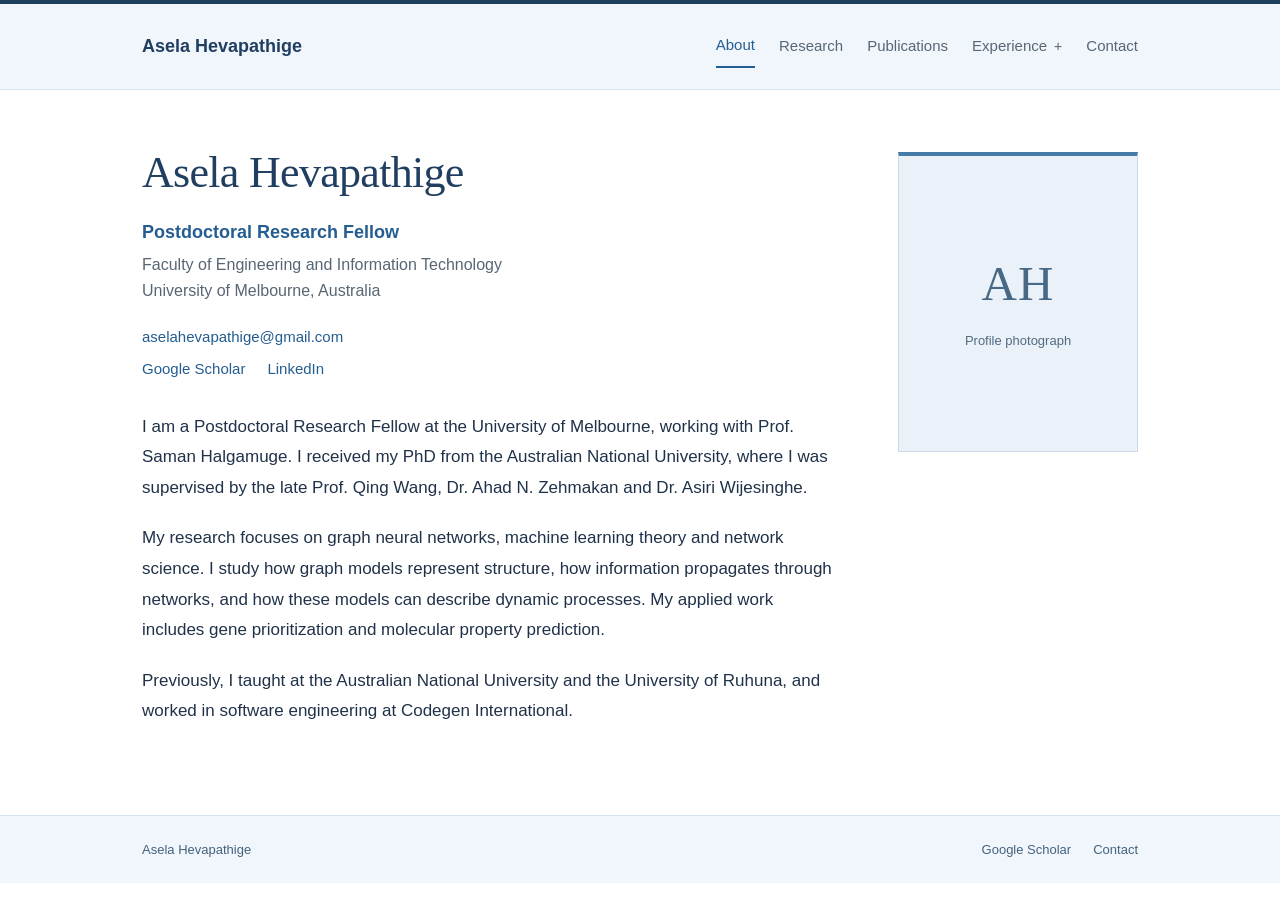
==== index.html @ 28f5fcd8 "Add files via upload" ====
<!doctype html><html lang="en"><head><meta charset="utf-8"><meta name="viewport" content="width=device-width,initial-scale=1"><title>About | Asela Hevapathige</title><meta name="description" content="Asela Hevapathige, Postdoctoral Research Fellow at the University of Melbourne."><meta name="theme-color" content="#102238"><link rel="icon" type="image/svg+xml" href="data:image/svg+xml,%3Csvg%20xmlns%3D%22http%3A//www.w3.org/2000/svg%22%20viewBox%3D%220%200%2040%2040%22%3E%3Crect%20width%3D%2240%22%20height%3D%2240%22%20rx%3D%228%22%20fill%3D%22%23102238%22/%3E%3Ctext%20x%3D%2220%22%20y%3D%2228%22%20text-anchor%3D%22middle%22%20font-family%3D%22Georgia%2Cserif%22%20font-size%3D%2225%22%20fill%3D%22white%22%3EA%3C/text%3E%3Ccircle%20cx%3D%2231%22%20cy%3D%2210%22%20r%3D%224%22%20fill%3D%22%234380ff%22/%3E%3C/svg%3E"><link rel="stylesheet" href="style.css"></head><body><a class="skip" href="#main">Skip to content</a><header><div class="wrap nav"><a class="brand" href="index.html">Asela Hevapathige<span>.</span></a><nav aria-label="Main navigation"><a href="index.html" aria-current="page" >About</a><a href="research.html" >Research</a><a href="publications.html" >Publications</a><details class="experience-menu"><summary class="">Experience</summary><div class="experience-dropdown"><a href="experience.html" >Overview</a><a href="research-experience.html" >Research Experience</a><a href="education.html" >Education</a><a href="teaching.html" >Teaching</a><a href="industry.html" >Industry Experience</a><a href="service.html" >Academic Service</a><a href="awards.html" >Awards</a></div></details><a href="contact.html" >Contact</a></nav></div></header><main id="main" class="wrap"><section class="hero"><div><h1>Asela Hevapathige</h1><p class="role">Postdoctoral Research Fellow</p><p class="affiliation">Faculty of Engineering and Information Technology<br>University of Melbourne, Australia</p><div class="profile-contact"><a href="mailto:aselahevapathige@gmail.com">aselahevapathige@gmail.com</a><div class="profile-links"><a href="https://scholar.google.com/citations?user=z_0UeosAAAAJ&hl=en" target="_blank" rel="noopener noreferrer">Google Scholar</a><a href="https://www.linkedin.com/in/aselahevapathige" target="_blank" rel="noopener noreferrer">LinkedIn</a></div></div><div class="biography"><p>I am a Postdoctoral Research Fellow at the University of Melbourne, working with Prof. Saman Halgamuge. I received my PhD from the Australian National University, where I was supervised by the late Prof. Qing Wang, Dr. Ahad N. Zehmakan and Dr. Asiri Wijesinghe.</p><p>My research focuses on graph neural networks, machine learning theory and network science. I study how graph models represent structure, how information propagates through networks, and how these models can describe dynamic processes. My applied work includes gene prioritization and molecular property prediction.</p><p>Previously, I taught at the Australian National University and the University of Ruhuna, and worked in software engineering at Codegen International.</p></div></div><aside class="portrait"><div class="photo-placeholder" role="img" aria-label="Placeholder for a portrait of Asela Hevapathige"><span class="photo-initials" aria-hidden="true">AH</span><span class="photo-label">Profile photograph</span></div></aside></section></main><footer><div class="wrap foot"><span>Asela Hevapathige</span><div class="foot-links"><a href="https://scholar.google.com/citations?user=z_0UeosAAAAJ&hl=en" target="_blank" rel="noopener noreferrer">Google Scholar</a><a href="contact.html">Contact</a></div></div></footer></body></html>
---- style.css ----
:root{--ink:#102238;--muted:#526174;--blue:#1859da;--line:#dce3ed;--pale:#f1f5fb;--paper:#fff}*{box-sizing:border-box}html{scroll-behavior:smooth}body{margin:0;background:var(--paper);color:var(--ink);font:17px/1.65 Arial,Helvetica,sans-serif}a{color:var(--blue);text-decoration:none}a:hover{text-decoration:underline}a:focus-visible,button:focus-visible{outline:3px solid #1859da;outline-offset:5px}.skip{position:absolute;left:16px;top:-80px;background:white;padding:12px;z-index:10}.skip:focus{top:12px}.wrap{max-width:1240px;padding:0 54px;margin:auto}header{border-bottom:1px solid var(--line)}.nav{display:flex;align-items:center;justify-content:space-between;gap:30px;min-height:104px}.brand{color:var(--ink);font-weight:700;letter-spacing:-.5px;font-size:20px}.brand span{color:var(--blue)}nav{display:flex;gap:27px;align-items:center}nav a{font-size:14px;font-weight:600;color:var(--muted);padding:8px 0}nav a[aria-current]{color:var(--blue);border-bottom:2px solid var(--blue)}.eyebrow{font-size:13px;font-weight:700;letter-spacing:2px;text-transform:uppercase;color:var(--blue);margin:0 0 23px}.hero{padding:76px 0 66px;display:grid;grid-template-columns:1.7fr 1fr;gap:70px;align-items:end}h1,h2,h3,p{margin-top:0}h1{font-family:Georgia,'Times New Roman',serif;font-size:clamp(48px,6vw,82px);font-weight:400;letter-spacing:-3px;line-height:1.05;margin-bottom:28px}h1 em{color:var(--blue);font-style:normal}.lead{font-size:20px;max-width:700px;line-height:1.6;color:var(--muted)}.hero .lead{max-width:580px}h2{font:400 36px/1.2 Georgia,serif;letter-spacing:-.7px;margin-bottom:24px}h3{font-size:20px;line-height:1.4;margin-bottom:12px}.profile-note{border-left:2px solid var(--blue);padding:8px 0 8px 27px;margin-bottom:24px}.profile-note p{margin:5px 0}.small{font-size:14px;color:var(--muted)}.actions{display:flex;gap:12px;flex-wrap:wrap;margin-top:30px}.button{display:inline-block;padding:12px 22px;font-size:14px;font-weight:700;border:1px solid var(--blue);background:var(--blue);color:white}.button.secondary{background:white;color:var(--blue)}.button:hover{background:#1048b6;color:white;text-decoration:none}.venue-strip{display:flex;gap:38px;align-items:baseline;border-top:1px solid var(--line);border-bottom:1px solid var(--line);padding:23px 0;flex-wrap:wrap}.venue-strip span{font-size:14px;color:var(--muted)}.venue-strip strong{font-family:Georgia,serif;font-size:25px;font-weight:400}.section{padding:58px 0}.split-heading{display:flex;justify-content:space-between;align-items:baseline;gap:30px;margin-bottom:23px}.split-heading h2{margin-bottom:0}.grid3{display:grid;grid-template-columns:repeat(3,1fr);gap:30px}.topic{border-top:2px solid var(--ink);padding-top:22px}.topic .number{font-size:14px;color:var(--blue);margin-bottom:25px}.topic p{color:var(--muted);font-size:16px}.band{background:var(--ink);color:white;padding:46px;margin:0 0 64px;display:grid;grid-template-columns:1fr 1.5fr;gap:50px}.band h2{margin:0}.band p{color:#cfdaea;margin:0}.band a{color:white}.page-heading{padding:66px 0 32px;max-width:860px}.page-heading h1{font-size:64px}.paper{display:grid;grid-template-columns:125px 1fr;gap:32px;padding:30px 0;border-top:1px solid var(--line)}.paper:last-child{border-bottom:1px solid var(--line)}.paper .venue{font-size:16px;font-weight:700;color:var(--blue)}.paper .year{font-size:14px;color:var(--muted)}.paper h3{font-weight:600;margin-bottom:8px;max-width:820px}.paper p{font-size:14px;color:var(--muted);margin-bottom:10px}.paper a{font-size:14px;font-weight:600}.pill{display:inline-block;border:1px solid var(--line);padding:3px 9px;font-size:12px;color:var(--muted);margin-top:9px}.list-section{padding:26px 0 45px}.entry{display:grid;grid-template-columns:180px 1fr;gap:40px;border-top:1px solid var(--line);padding:28px 0}.entry .date{font-size:14px;color:var(--muted)}.entry p{color:var(--muted);margin:8px 0}.entry h3{margin:0}.subheading{color:var(--blue);font-size:14px;letter-spacing:1.4px;text-transform:uppercase;font-weight:700;margin:0 0 20px}.research-block{display:grid;grid-template-columns:65px 1fr 1fr;gap:40px;border-top:1px solid var(--line);padding:38px 0}.research-block .number{font:30px Georgia,serif;color:var(--blue)}.research-block p{color:var(--muted)}.research-block .related{background:var(--pale);padding:25px}.related p{font-size:15px;margin:0}.related strong{font-size:13px;display:block;text-transform:uppercase;letter-spacing:1px;margin-bottom:12px}.contact{display:grid;grid-template-columns:1.2fr 1fr;gap:80px;padding:25px 0 75px}.contact-link{display:block;border-top:1px solid var(--line);padding:22px 0}.contact-link span{display:block;font-size:13px;text-transform:uppercase;letter-spacing:1.3px;color:var(--muted);margin-bottom:6px}.contact-link a{font-size:20px;overflow-wrap:anywhere}.contact-note{background:var(--pale);padding:36px;height:fit-content}.contact-note p{color:var(--muted)}footer{border-top:1px solid var(--line);padding:28px 0 35px}.foot{display:flex;justify-content:space-between;gap:25px;font-size:13px;color:var(--muted)}.foot-links{display:flex;gap:22px}.foot a{color:var(--muted)}@media(max-width:850px){.wrap{padding:0 28px}.nav{flex-direction:column;align-items:flex-start;gap:10px;padding:24px 0}.hero{grid-template-columns:1fr;gap:25px;padding:50px 0}.profile-note{margin:0}.grid3{grid-template-columns:1fr;gap:26px}.topic .number{margin-bottom:12px}.band{grid-template-columns:1fr;gap:22px;padding:30px}.research-block{grid-template-columns:40px 1fr;gap:22px}.research-block .related{grid-column:2}.contact{grid-template-columns:1fr;gap:25px}.entry{grid-template-columns:140px 1fr;gap:22px}}@media(max-width:520px){.wrap{padding:0 22px}nav{gap:17px;flex-wrap:wrap}nav a{font-size:13px}h1{letter-spacing:-2px}.page-heading h1{font-size:48px}.lead{font-size:18px}.venue-strip{gap:22px}.venue-strip span{width:100%}.paper{grid-template-columns:1fr;gap:12px}.paper .venue,.paper .year{display:inline;margin-right:9px}.pill{margin-top:0}.entry{grid-template-columns:1fr;gap:10px}.split-heading{align-items:flex-start;flex-direction:column;gap:12px}.foot{flex-direction:column}.section{padding:42px 0}.page-heading{padding-top:45px}.research-block{grid-template-columns:1fr;gap:12px}.research-block .related{grid-column:auto}}@media(prefers-reduced-motion:reduce){html{scroll-behavior:auto}}

/* Academic profile refinements */
.hero{grid-template-columns:minmax(0,1.7fr) minmax(220px,1fr);gap:75px;align-items:start;padding:65px 0 55px}.hero h1{font-size:clamp(42px,5vw,66px);letter-spacing:-1.7px;line-height:1.08;margin-bottom:24px}.role{font-size:21px;font-weight:600;margin-bottom:3px}.affiliation{font-size:16px;line-height:1.6;color:var(--muted);margin-bottom:28px}.intro{font-size:17px;line-height:1.75;max-width:670px;margin-bottom:18px}.portrait{padding-top:18px}.photo-placeholder{aspect-ratio:4/5;max-width:300px;width:100%;margin-left:auto;border:1px solid #cbd4e2;background:#edf1f6;display:flex;flex-direction:column;justify-content:center;align-items:center;gap:18px}.photo-initials{font:400 58px Georgia,serif;color:#6e7f95;letter-spacing:1px}.photo-label{font-size:14px;color:#526174}.about-links{display:grid;grid-template-columns:1fr 1fr;gap:50px;border-top:1px solid var(--line);padding:35px 0 55px}.about-links>a{color:var(--ink);display:block}.about-links>a:hover{text-decoration:none}.about-links>a:hover h2{color:var(--blue)}.about-links .subheading{display:block;font-size:12px;margin-bottom:10px}.about-links h2{font-size:25px;margin-bottom:8px}.about-links p{color:var(--muted);font-size:15px;margin:0}.page-heading{padding-top:58px}.page-heading h1{font-size:52px;letter-spacing:-1.5px}.research-block{grid-template-columns:65px minmax(0,800px);gap:30px}.research-block h2{font-size:28px;margin-bottom:15px}.research-block p{margin-bottom:0}.research-block .number{font-size:23px}.list-section h2{font-size:30px}.paper{grid-template-columns:175px 1fr}.paper .venue{font-size:15px}.contact-note h2{font-size:28px}.eyebrow{font-size:12px;letter-spacing:1.6px;margin-bottom:20px}@media(max-width:850px){.hero{grid-template-columns:1fr minmax(180px,.6fr);gap:30px}.photo-placeholder{max-width:230px}.research-block{grid-template-columns:40px 1fr;gap:20px}}@media(max-width:600px){.hero{grid-template-columns:1fr;gap:24px;padding-top:40px}.portrait{grid-row:1;padding-top:0}.photo-placeholder{width:150px;margin-left:0;aspect-ratio:1}.photo-initials{font-size:36px}.photo-label{font-size:12px}.about-links{grid-template-columns:1fr;gap:30px}.page-heading h1{font-size:42px}.paper{grid-template-columns:1fr}.research-block{grid-template-columns:1fr;gap:10px}}

/* A compact academic layout, informed by the reference profile. */
:root{--blue:#245c91;--ink:#202e3d;--muted:#586674;--line:#e0e5eb;--pale:#f4f6f8}.wrap{max-width:1080px;padding:0 42px}.nav{min-height:85px}.brand{font-size:18px;letter-spacing:0}.brand span{display:none}nav{gap:24px}nav a{font-weight:400;font-size:15px}.hero{grid-template-columns:minmax(0,1fr) 240px;gap:60px;padding:57px 0 68px;min-height:calc(100vh - 175px)}.hero h1{font:400 clamp(34px,4vw,44px)/1.2 Georgia,serif;letter-spacing:-.7px;margin-bottom:18px}.role{font-size:18px;font-weight:600}.affiliation{font-size:16px;margin:5px 0 20px}.profile-contact{font-size:15px;line-height:1.7;margin-bottom:30px;overflow-wrap:anywhere}.profile-links{display:flex;gap:22px;margin-top:7px}.biography p{font-size:17px;line-height:1.8;margin-bottom:20px}.portrait{padding-top:5px}.photo-placeholder{max-width:240px;border-color:#d5dce4;background:#f2f4f6;aspect-ratio:4/5}.photo-initials{font-size:49px;color:#8190a0}.photo-label{color:#637386;font-size:13px}.page-heading{padding:52px 0 20px}.page-heading h1{font:400 38px/1.25 Georgia,serif;letter-spacing:-.5px;margin-bottom:20px}.lead{font-size:17px;line-height:1.75}.list-section{padding:22px 0 34px}.list-section h2{font:600 23px/1.4 Arial,Helvetica,sans-serif;letter-spacing:0}.paper{padding:24px 0;grid-template-columns:165px 1fr;gap:28px}.paper h3{font-size:18px;line-height:1.5}.paper .venue{font-size:14px}.research-block{grid-template-columns:1fr;max-width:860px;padding:28px 0}.research-block h2{font:600 23px/1.4 Arial,Helvetica,sans-serif;letter-spacing:0;margin-bottom:12px}.entry{padding:23px 0;grid-template-columns:150px 1fr;gap:30px}.entry h3{font-size:18px}.entry p{font-size:16px}.contact{gap:55px}.contact-note{background:none;border-left:1px solid var(--line);padding:0 0 0 30px}.contact-note h2{font:600 20px Arial,Helvetica,sans-serif;letter-spacing:0}.contact-link a{font-size:17px}footer{padding:23px 0}.section{padding:28px 0 45px}@media(max-width:850px){.wrap{padding:0 28px}.nav{min-height:0}.hero{grid-template-columns:minmax(0,1fr) 190px;gap:30px;min-height:0}.photo-placeholder{max-width:190px}.contact{grid-template-columns:1fr}.contact-note{border-left:none;border-top:1px solid var(--line);padding:25px 0 0}}@media(max-width:600px){.wrap{padding:0 22px}.hero{grid-template-columns:1fr;gap:25px;padding:35px 0}.hero h1{font-size:35px}.portrait{grid-row:1}.photo-placeholder{width:145px;aspect-ratio:4/5;margin:0}.photo-initials{font-size:36px}.photo-label{font-size:12px}.page-heading h1{font-size:32px}.paper,.entry{grid-template-columns:1fr;gap:10px}nav{gap:18px}nav a{font-size:14px}.biography p{font-size:16px}.page-heading{padding-top:35px}}

.experience-menu{position:relative;font-size:15px}.experience-menu summary{cursor:pointer;padding:8px 0;color:var(--muted);list-style:none}.experience-menu summary::-webkit-details-marker{display:none}.experience-menu summary::after{content:'+';font-size:14px;margin-left:7px}.experience-menu[open] summary::after{content:'−'}.experience-menu summary.selected{color:var(--blue);border-bottom:2px solid var(--blue)}.experience-menu summary:focus-visible{outline:3px solid var(--blue);outline-offset:5px}.experience-dropdown{position:absolute;top:100%;left:-18px;width:235px;z-index:20;background:white;border:1px solid var(--line);box-shadow:0 8px 24px #202e3d12;padding:10px 18px}.experience-dropdown a{display:block;padding:8px 0;line-height:1.4}.experience-index{display:grid;grid-template-columns:1fr 1fr;gap:0 45px;margin:16px 0 60px}.experience-index a{padding:26px 0;border-top:1px solid var(--line);color:var(--ink)}.experience-index a:hover{text-decoration:none}.experience-index a:hover h2{color:var(--blue)}.experience-index h2{font:600 21px/1.4 Arial,sans-serif;letter-spacing:0;margin-bottom:8px}.experience-index p{font-size:16px;color:var(--muted);margin:0}.experience-subnav{display:flex;flex-wrap:wrap;gap:9px 22px;border-bottom:1px solid var(--line);padding:8px 0 18px;margin:0 0 12px}.experience-subnav a{font-size:14px;color:var(--muted)}.experience-subnav a.selected{color:var(--blue);font-weight:600}.back-overview{font-size:14px;margin-bottom:45px}@media(max-width:600px){.experience-index{grid-template-columns:1fr}.experience-menu{font-size:14px}.experience-dropdown{left:auto;right:-45px}.experience-subnav{gap:10px 20px}}

/* Restrained colour accents for the academic profile. */
:root{--blue:#245d91;--ink:#203249;--line:#dce5ef}header{background:#f1f6fc;border-top:4px solid #203f60;border-bottom:1px solid #d6e3f0}.brand{color:#203f60}.hero h1,.page-heading h1{color:#203f60}.page-heading h1::after{content:'';display:block;width:44px;height:3px;margin-top:18px;background:#467ba7}.role{color:#245d91}.photo-placeholder{background:#eaf1f8;border:1px solid #cbdaea;border-top:4px solid #467ba7}.photo-initials{color:#486985}.photo-label{color:#526a80}.list-section h2,.research-block h2{color:#244c70}.experience-index a{border-top:2px solid #d0dfef}.experience-index h2{color:#244c70}.experience-subnav{border-color:#d0dfef}.pill{background:#eef4fb;color:#315b7d;border-color:#d0dfef}.entry .date{color:#3d6384}.contact-note{border-color:#b7cee3}footer{background:#f1f6fc;border-top:1px solid #d6e3f0}.foot{color:#45627d}.foot a{color:#45627d}
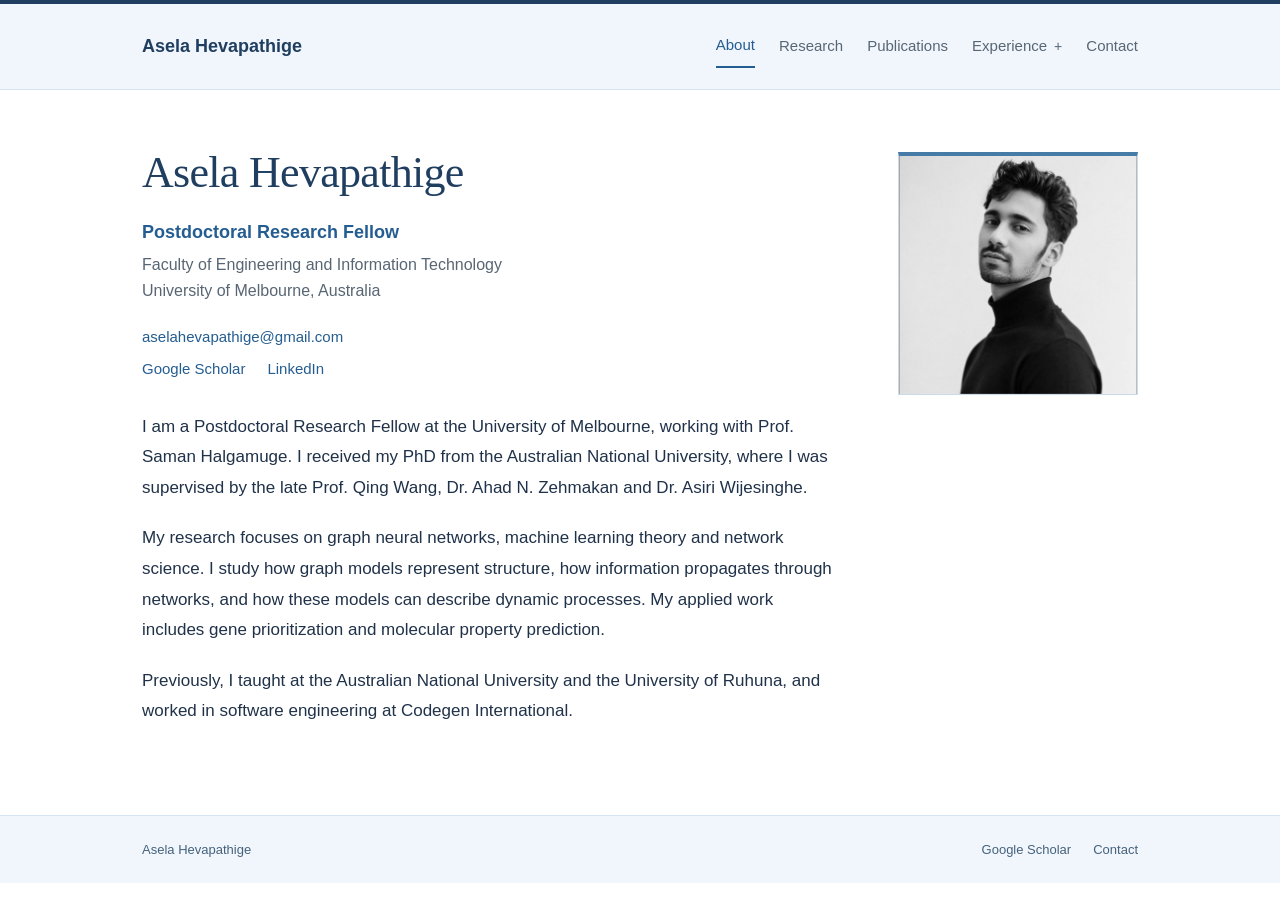
==== commit eb4061d9: "Update index.html" ====
--- a/index.html
+++ b/index.html
@@ -1 +1,7 @@
-<!doctype html><html lang="en"><head><meta charset="utf-8"><meta name="viewport" content="width=device-width,initial-scale=1"><title>About | Asela Hevapathige</title><meta name="description" content="Asela Hevapathige, Postdoctoral Research Fellow at the University of Melbourne."><meta name="theme-color" content="#102238"><link rel="icon" type="image/svg+xml" href="data:image/svg+xml,%3Csvg%20xmlns%3D%22http%3A//www.w3.org/2000/svg%22%20viewBox%3D%220%200%2040%2040%22%3E%3Crect%20width%3D%2240%22%20height%3D%2240%22%20rx%3D%228%22%20fill%3D%22%23102238%22/%3E%3Ctext%20x%3D%2220%22%20y%3D%2228%22%20text-anchor%3D%22middle%22%20font-family%3D%22Georgia%2Cserif%22%20font-size%3D%2225%22%20fill%3D%22white%22%3EA%3C/text%3E%3Ccircle%20cx%3D%2231%22%20cy%3D%2210%22%20r%3D%224%22%20fill%3D%22%234380ff%22/%3E%3C/svg%3E"><link rel="stylesheet" href="style.css"></head><body><a class="skip" href="#main">Skip to content</a><header><div class="wrap nav"><a class="brand" href="index.html">Asela Hevapathige<span>.</span></a><nav aria-label="Main navigation"><a href="index.html" aria-current="page" >About</a><a href="research.html" >Research</a><a href="publications.html" >Publications</a><details class="experience-menu"><summary class="">Experience</summary><div class="experience-dropdown"><a href="experience.html" >Overview</a><a href="research-experience.html" >Research Experience</a><a href="education.html" >Education</a><a href="teaching.html" >Teaching</a><a href="industry.html" >Industry Experience</a><a href="service.html" >Academic Service</a><a href="awards.html" >Awards</a></div></details><a href="contact.html" >Contact</a></nav></div></header><main id="main" class="wrap"><section class="hero"><div><h1>Asela Hevapathige</h1><p class="role">Postdoctoral Research Fellow</p><p class="affiliation">Faculty of Engineering and Information Technology<br>University of Melbourne, Australia</p><div class="profile-contact"><a href="mailto:aselahevapathige@gmail.com">aselahevapathige@gmail.com</a><div class="profile-links"><a href="https://scholar.google.com/citations?user=z_0UeosAAAAJ&hl=en" target="_blank" rel="noopener noreferrer">Google Scholar</a><a href="https://www.linkedin.com/in/aselahevapathige" target="_blank" rel="noopener noreferrer">LinkedIn</a></div></div><div class="biography"><p>I am a Postdoctoral Research Fellow at the University of Melbourne, working with Prof. Saman Halgamuge. I received my PhD from the Australian National University, where I was supervised by the late Prof. Qing Wang, Dr. Ahad N. Zehmakan and Dr. Asiri Wijesinghe.</p><p>My research focuses on graph neural networks, machine learning theory and network science. I study how graph models represent structure, how information propagates through networks, and how these models can describe dynamic processes. My applied work includes gene prioritization and molecular property prediction.</p><p>Previously, I taught at the Australian National University and the University of Ruhuna, and worked in software engineering at Codegen International.</p></div></div><aside class="portrait"><div class="photo-placeholder" role="img" aria-label="Placeholder for a portrait of Asela Hevapathige"><span class="photo-initials" aria-hidden="true">AH</span><span class="photo-label">Profile photograph</span></div></aside></section></main><footer><div class="wrap foot"><span>Asela Hevapathige</span><div class="foot-links"><a href="https://scholar.google.com/citations?user=z_0UeosAAAAJ&hl=en" target="_blank" rel="noopener noreferrer">Google Scholar</a><a href="contact.html">Contact</a></div></div></footer></body></html>+<!doctype html><html lang="en"><head><meta charset="utf-8"><meta name="viewport" content="width=device-width,initial-scale=1"><title>About | Asela Hevapathige</title><meta name="description" content="Asela Hevapathige, Postdoctoral Research Fellow at the University of Melbourne."><meta name="theme-color" content="#102238"><link rel="icon" type="image/svg+xml" href="data:image/svg+xml,%3Csvg%20xmlns%3D%22http%3A//www.w3.org/2000/svg%22%20viewBox%3D%220%200%2040%2040%22%3E%3Crect%20width%3D%2240%22%20height%3D%2240%22%20rx%3D%228%22%20fill%3D%22%23102238%22/%3E%3Ctext%20x%3D%2220%22%20y%3D%2228%22%20text-anchor%3D%22middle%22%20font-family%3D%22Georgia%2Cserif%22%20font-size%3D%2225%22%20fill%3D%22white%22%3EA%3C/text%3E%3Ccircle%20cx%3D%2231%22%20cy%3D%2210%22%20r%3D%224%22%20fill%3D%22%234380ff%22/%3E%3C/svg%3E"><link rel="stylesheet" href="style.css"></head><body><a class="skip" href="#main">Skip to content</a><header><div class="wrap nav"><a class="brand" href="index.html">Asela Hevapathige<span>.</span></a><nav aria-label="Main navigation"><a href="index.html" aria-current="page" >About</a><a href="research.html" >Research</a><a href="publications.html" >Publications</a><details class="experience-menu"><summary class="">Experience</summary><div class="experience-dropdown"><a href="experience.html" >Overview</a><a href="research-experience.html" >Research Experience</a><a href="education.html" >Education</a><a href="teaching.html" >Teaching</a><a href="industry.html" >Industry Experience</a><a href="service.html" >Academic Service</a><a href="awards.html" >Awards</a></div></details><a href="contact.html" >Contact</a></nav></div></header><main id="main" class="wrap"><section class="hero"><div><h1>Asela Hevapathige</h1><p class="role">Postdoctoral Research Fellow</p><p class="affiliation">Faculty of Engineering and Information Technology<br>University of Melbourne, Australia</p><div class="profile-contact"><a href="mailto:aselahevapathige@gmail.com">aselahevapathige@gmail.com</a><div class="profile-links"><a href="https://scholar.google.com/citations?user=z_0UeosAAAAJ&hl=en" target="_blank" rel="noopener noreferrer">Google Scholar</a><a href="https://www.linkedin.com/in/aselahevapathige" target="_blank" rel="noopener noreferrer">LinkedIn</a></div></div><div class="biography"><p>I am a Postdoctoral Research Fellow at the University of Melbourne, working with Prof. Saman Halgamuge. I received my PhD from the Australian National University, where I was supervised by the late Prof. Qing Wang, Dr. Ahad N. Zehmakan and Dr. Asiri Wijesinghe.</p><p>My research focuses on graph neural networks, machine learning theory and network science. I study how graph models represent structure, how information propagates through networks, and how these models can describe dynamic processes. My applied work includes gene prioritization and molecular property prediction.</p><p>Previously, I taught at the Australian National University and the University of Ruhuna, and worked in software engineering at Codegen International.</p></div></div><aside class="portrait">
+  <img src="profile.jpg"
+       alt="Asela Hevapathige"
+       style="display:block; width:100%; max-width:240px;
+              height:auto; border:1px solid #cbdaea;
+              border-top:4px solid #467ba7;">
+</aside></section></main><footer><div class="wrap foot"><span>Asela Hevapathige</span><div class="foot-links"><a href="https://scholar.google.com/citations?user=z_0UeosAAAAJ&hl=en" target="_blank" rel="noopener noreferrer">Google Scholar</a><a href="contact.html">Contact</a></div></div></footer></body></html>
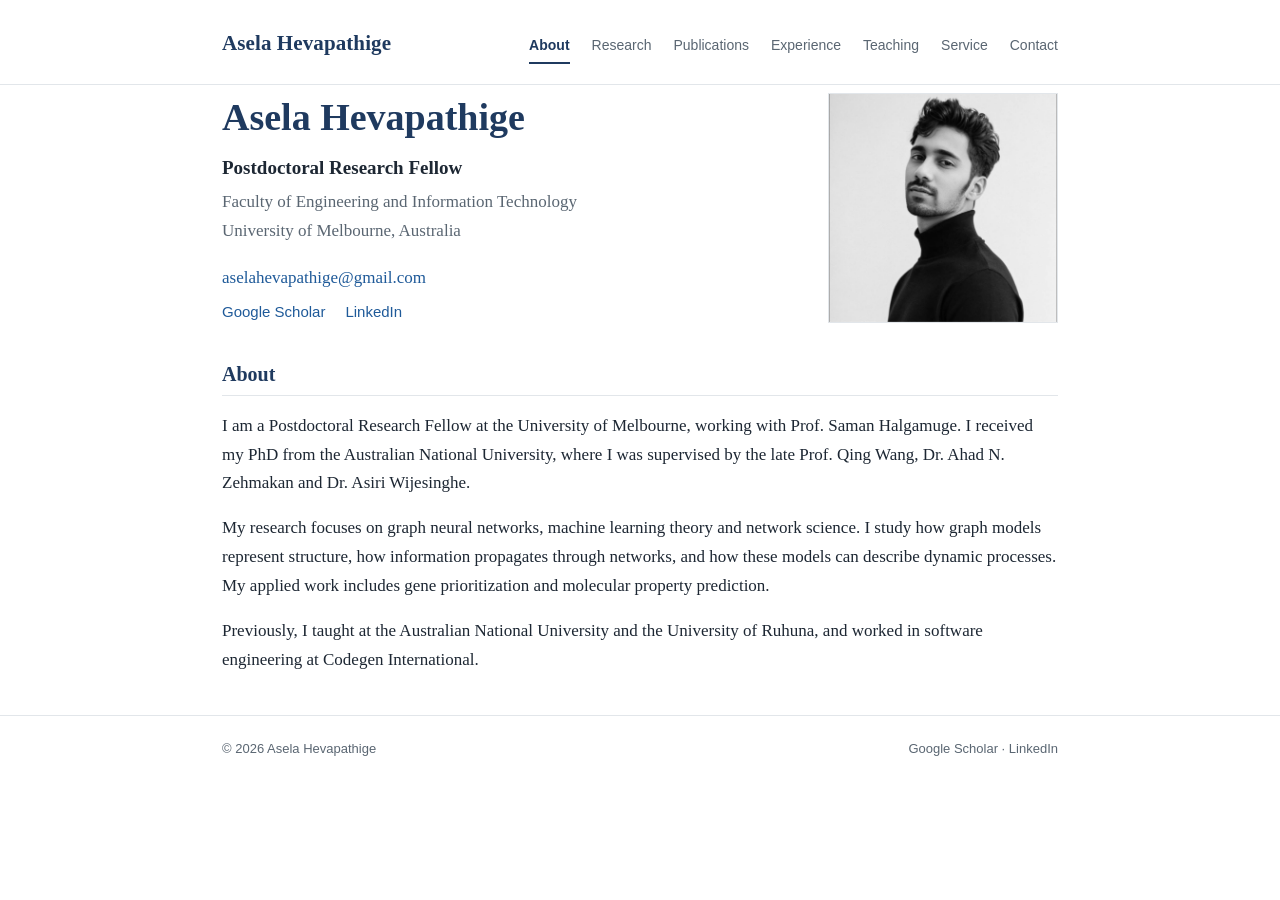
==== commit 8b7dd3db: "Add files via upload" ====
--- a/index.html
+++ b/index.html
@@ -1,7 +1,48 @@
-<!doctype html><html lang="en"><head><meta charset="utf-8"><meta name="viewport" content="width=device-width,initial-scale=1"><title>About | Asela Hevapathige</title><meta name="description" content="Asela Hevapathige, Postdoctoral Research Fellow at the University of Melbourne."><meta name="theme-color" content="#102238"><link rel="icon" type="image/svg+xml" href="data:image/svg+xml,%3Csvg%20xmlns%3D%22http%3A//www.w3.org/2000/svg%22%20viewBox%3D%220%200%2040%2040%22%3E%3Crect%20width%3D%2240%22%20height%3D%2240%22%20rx%3D%228%22%20fill%3D%22%23102238%22/%3E%3Ctext%20x%3D%2220%22%20y%3D%2228%22%20text-anchor%3D%22middle%22%20font-family%3D%22Georgia%2Cserif%22%20font-size%3D%2225%22%20fill%3D%22white%22%3EA%3C/text%3E%3Ccircle%20cx%3D%2231%22%20cy%3D%2210%22%20r%3D%224%22%20fill%3D%22%234380ff%22/%3E%3C/svg%3E"><link rel="stylesheet" href="style.css"></head><body><a class="skip" href="#main">Skip to content</a><header><div class="wrap nav"><a class="brand" href="index.html">Asela Hevapathige<span>.</span></a><nav aria-label="Main navigation"><a href="index.html" aria-current="page" >About</a><a href="research.html" >Research</a><a href="publications.html" >Publications</a><details class="experience-menu"><summary class="">Experience</summary><div class="experience-dropdown"><a href="experience.html" >Overview</a><a href="research-experience.html" >Research Experience</a><a href="education.html" >Education</a><a href="teaching.html" >Teaching</a><a href="industry.html" >Industry Experience</a><a href="service.html" >Academic Service</a><a href="awards.html" >Awards</a></div></details><a href="contact.html" >Contact</a></nav></div></header><main id="main" class="wrap"><section class="hero"><div><h1>Asela Hevapathige</h1><p class="role">Postdoctoral Research Fellow</p><p class="affiliation">Faculty of Engineering and Information Technology<br>University of Melbourne, Australia</p><div class="profile-contact"><a href="mailto:aselahevapathige@gmail.com">aselahevapathige@gmail.com</a><div class="profile-links"><a href="https://scholar.google.com/citations?user=z_0UeosAAAAJ&hl=en" target="_blank" rel="noopener noreferrer">Google Scholar</a><a href="https://www.linkedin.com/in/aselahevapathige" target="_blank" rel="noopener noreferrer">LinkedIn</a></div></div><div class="biography"><p>I am a Postdoctoral Research Fellow at the University of Melbourne, working with Prof. Saman Halgamuge. I received my PhD from the Australian National University, where I was supervised by the late Prof. Qing Wang, Dr. Ahad N. Zehmakan and Dr. Asiri Wijesinghe.</p><p>My research focuses on graph neural networks, machine learning theory and network science. I study how graph models represent structure, how information propagates through networks, and how these models can describe dynamic processes. My applied work includes gene prioritization and molecular property prediction.</p><p>Previously, I taught at the Australian National University and the University of Ruhuna, and worked in software engineering at Codegen International.</p></div></div><aside class="portrait">
-  <img src="profile.jpg"
-       alt="Asela Hevapathige"
-       style="display:block; width:100%; max-width:240px;
-              height:auto; border:1px solid #cbdaea;
-              border-top:4px solid #467ba7;">
-</aside></section></main><footer><div class="wrap foot"><span>Asela Hevapathige</span><div class="foot-links"><a href="https://scholar.google.com/citations?user=z_0UeosAAAAJ&hl=en" target="_blank" rel="noopener noreferrer">Google Scholar</a><a href="contact.html">Contact</a></div></div></footer></body></html>
+<!doctype html>
+<html lang="en">
+<head>
+<meta charset="utf-8">
+<meta name="viewport" content="width=device-width,initial-scale=1">
+<title>Asela Hevapathige</title>
+<meta name="description" content="Asela Hevapathige, Postdoctoral Research Fellow at the University of Melbourne.">
+<meta name="theme-color" content="#1f3a5f">
+<link rel="icon" type="image/svg+xml" href="data:image/svg+xml,%3Csvg%20xmlns%3D%22http%3A//www.w3.org/2000/svg%22%20viewBox%3D%220%200%2040%2040%22%3E%3Crect%20width%3D%2240%22%20height%3D%2240%22%20rx%3D%224%22%20fill%3D%22%231f3a5f%22/%3E%3Ctext%20x%3D%2220%22%20y%3D%2229%22%20text-anchor%3D%22middle%22%20font-family%3D%22Georgia%2Cserif%22%20font-size%3D%2226%22%20fill%3D%22white%22%3EA%3C/text%3E%3C/svg%3E">
+<link rel="stylesheet" href="style.css">
+</head>
+<body>
+<a class="skip" href="#main">Skip to content</a>
+<header>
+<div class="wrap bar">
+<a class="brand" href="index.html">Asela Hevapathige</a>
+<nav aria-label="Main navigation"><a href="index.html" aria-current="page">About</a><a href="research.html">Research</a><a href="publications.html">Publications</a><a href="experience.html">Experience</a><a href="teaching.html">Teaching</a><a href="service.html">Service</a><a href="contact.html">Contact</a></nav>
+</div>
+</header>
+<main id="main" class="wrap">
+
+
+<section class="intro">
+<div class="intro-text">
+<h1>Asela Hevapathige</h1>
+<p class="role">Postdoctoral Research Fellow</p>
+<p class="affil">Faculty of Engineering and Information Technology<br>University of Melbourne, Australia</p>
+<p class="contact-line"><a href="mailto:aselahevapathige@gmail.com">aselahevapathige@gmail.com</a></p>
+<p class="links"><a href="https://scholar.google.com/citations?user=z_0UeosAAAAJ&hl=en" target="_blank" rel="noopener noreferrer">Google Scholar</a><a href="https://www.linkedin.com/in/aselahevapathige" target="_blank" rel="noopener noreferrer">LinkedIn</a></p>
+</div>
+<img class="portrait" src="profile.jpg" alt="Portrait of Asela Hevapathige" width="240">
+</section>
+<section class="bio">
+<h2>About</h2>
+<p>I am a Postdoctoral Research Fellow at the University of Melbourne, working with Prof. Saman Halgamuge. I received my PhD from the Australian National University, where I was supervised by the late Prof. Qing Wang, Dr. Ahad N. Zehmakan and Dr. Asiri Wijesinghe.</p>
+<p>My research focuses on graph neural networks, machine learning theory and network science. I study how graph models represent structure, how information propagates through networks, and how these models can describe dynamic processes. My applied work includes gene prioritization and molecular property prediction.</p>
+<p>Previously, I taught at the Australian National University and the University of Ruhuna, and worked in software engineering at Codegen International.</p>
+</section>
+
+</main>
+<footer>
+<div class="wrap foot">
+<span>&copy; 2026 Asela Hevapathige</span>
+<span><a href="https://scholar.google.com/citations?user=z_0UeosAAAAJ&hl=en" target="_blank" rel="noopener noreferrer">Google Scholar</a> &middot; <a href="https://www.linkedin.com/in/aselahevapathige" target="_blank" rel="noopener noreferrer">LinkedIn</a></span>
+</div>
+</footer>
+</body>
+</html>
--- a/style.css
+++ b/style.css
@@ -1,13 +1,138 @@
+:root {
+  --ink: #1d2733;
+  --muted: #5a6672;
+  --accent: #1f3a5f;
+  --link: #1f5a99;
+  --line: #e2e6ea;
+  --paper: #ffffff;
+}
 
-:root{--ink:#102238;--muted:#526174;--blue:#1859da;--line:#dce3ed;--pale:#f1f5fb;--paper:#fff}*{box-sizing:border-box}html{scroll-behavior:smooth}body{margin:0;background:var(--paper);color:var(--ink);font:17px/1.65 Arial,Helvetica,sans-serif}a{color:var(--blue);text-decoration:none}a:hover{text-decoration:underline}a:focus-visible,button:focus-visible{outline:3px solid #1859da;outline-offset:5px}.skip{position:absolute;left:16px;top:-80px;background:white;padding:12px;z-index:10}.skip:focus{top:12px}.wrap{max-width:1240px;padding:0 54px;margin:auto}header{border-bottom:1px solid var(--line)}.nav{display:flex;align-items:center;justify-content:space-between;gap:30px;min-height:104px}.brand{color:var(--ink);font-weight:700;letter-spacing:-.5px;font-size:20px}.brand span{color:var(--blue)}nav{display:flex;gap:27px;align-items:center}nav a{font-size:14px;font-weight:600;color:var(--muted);padding:8px 0}nav a[aria-current]{color:var(--blue);border-bottom:2px solid var(--blue)}.eyebrow{font-size:13px;font-weight:700;letter-spacing:2px;text-transform:uppercase;color:var(--blue);margin:0 0 23px}.hero{padding:76px 0 66px;display:grid;grid-template-columns:1.7fr 1fr;gap:70px;align-items:end}h1,h2,h3,p{margin-top:0}h1{font-family:Georgia,'Times New Roman',serif;font-size:clamp(48px,6vw,82px);font-weight:400;letter-spacing:-3px;line-height:1.05;margin-bottom:28px}h1 em{color:var(--blue);font-style:normal}.lead{font-size:20px;max-width:700px;line-height:1.6;color:var(--muted)}.hero .lead{max-width:580px}h2{font:400 36px/1.2 Georgia,serif;letter-spacing:-.7px;margin-bottom:24px}h3{font-size:20px;line-height:1.4;margin-bottom:12px}.profile-note{border-left:2px solid var(--blue);padding:8px 0 8px 27px;margin-bottom:24px}.profile-note p{margin:5px 0}.small{font-size:14px;color:var(--muted)}.actions{display:flex;gap:12px;flex-wrap:wrap;margin-top:30px}.button{display:inline-block;padding:12px 22px;font-size:14px;font-weight:700;border:1px solid var(--blue);background:var(--blue);color:white}.button.secondary{background:white;color:var(--blue)}.button:hover{background:#1048b6;color:white;text-decoration:none}.venue-strip{display:flex;gap:38px;align-items:baseline;border-top:1px solid var(--line);border-bottom:1px solid var(--line);padding:23px 0;flex-wrap:wrap}.venue-strip span{font-size:14px;color:var(--muted)}.venue-strip strong{font-family:Georgia,serif;font-size:25px;font-weight:400}.section{padding:58px 0}.split-heading{display:flex;justify-content:space-between;align-items:baseline;gap:30px;margin-bottom:23px}.split-heading h2{margin-bottom:0}.grid3{display:grid;grid-template-columns:repeat(3,1fr);gap:30px}.topic{border-top:2px solid var(--ink);padding-top:22px}.topic .number{font-size:14px;color:var(--blue);margin-bottom:25px}.topic p{color:var(--muted);font-size:16px}.band{background:var(--ink);color:white;padding:46px;margin:0 0 64px;display:grid;grid-template-columns:1fr 1.5fr;gap:50px}.band h2{margin:0}.band p{color:#cfdaea;margin:0}.band a{color:white}.page-heading{padding:66px 0 32px;max-width:860px}.page-heading h1{font-size:64px}.paper{display:grid;grid-template-columns:125px 1fr;gap:32px;padding:30px 0;border-top:1px solid var(--line)}.paper:last-child{border-bottom:1px solid var(--line)}.paper .venue{font-size:16px;font-weight:700;color:var(--blue)}.paper .year{font-size:14px;color:var(--muted)}.paper h3{font-weight:600;margin-bottom:8px;max-width:820px}.paper p{font-size:14px;color:var(--muted);margin-bottom:10px}.paper a{font-size:14px;font-weight:600}.pill{display:inline-block;border:1px solid var(--line);padding:3px 9px;font-size:12px;color:var(--muted);margin-top:9px}.list-section{padding:26px 0 45px}.entry{display:grid;grid-template-columns:180px 1fr;gap:40px;border-top:1px solid var(--line);padding:28px 0}.entry .date{font-size:14px;color:var(--muted)}.entry p{color:var(--muted);margin:8px 0}.entry h3{margin:0}.subheading{color:var(--blue);font-size:14px;letter-spacing:1.4px;text-transform:uppercase;font-weight:700;margin:0 0 20px}.research-block{display:grid;grid-template-columns:65px 1fr 1fr;gap:40px;border-top:1px solid var(--line);padding:38px 0}.research-block .number{font:30px Georgia,serif;color:var(--blue)}.research-block p{color:var(--muted)}.research-block .related{background:var(--pale);padding:25px}.related p{font-size:15px;margin:0}.related strong{font-size:13px;display:block;text-transform:uppercase;letter-spacing:1px;margin-bottom:12px}.contact{display:grid;grid-template-columns:1.2fr 1fr;gap:80px;padding:25px 0 75px}.contact-link{display:block;border-top:1px solid var(--line);padding:22px 0}.contact-link span{display:block;font-size:13px;text-transform:uppercase;letter-spacing:1.3px;color:var(--muted);margin-bottom:6px}.contact-link a{font-size:20px;overflow-wrap:anywhere}.contact-note{background:var(--pale);padding:36px;height:fit-content}.contact-note p{color:var(--muted)}footer{border-top:1px solid var(--line);padding:28px 0 35px}.foot{display:flex;justify-content:space-between;gap:25px;font-size:13px;color:var(--muted)}.foot-links{display:flex;gap:22px}.foot a{color:var(--muted)}@media(max-width:850px){.wrap{padding:0 28px}.nav{flex-direction:column;align-items:flex-start;gap:10px;padding:24px 0}.hero{grid-template-columns:1fr;gap:25px;padding:50px 0}.profile-note{margin:0}.grid3{grid-template-columns:1fr;gap:26px}.topic .number{margin-bottom:12px}.band{grid-template-columns:1fr;gap:22px;padding:30px}.research-block{grid-template-columns:40px 1fr;gap:22px}.research-block .related{grid-column:2}.contact{grid-template-columns:1fr;gap:25px}.entry{grid-template-columns:140px 1fr;gap:22px}}@media(max-width:520px){.wrap{padding:0 22px}nav{gap:17px;flex-wrap:wrap}nav a{font-size:13px}h1{letter-spacing:-2px}.page-heading h1{font-size:48px}.lead{font-size:18px}.venue-strip{gap:22px}.venue-strip span{width:100%}.paper{grid-template-columns:1fr;gap:12px}.paper .venue,.paper .year{display:inline;margin-right:9px}.pill{margin-top:0}.entry{grid-template-columns:1fr;gap:10px}.split-heading{align-items:flex-start;flex-direction:column;gap:12px}.foot{flex-direction:column}.section{padding:42px 0}.page-heading{padding-top:45px}.research-block{grid-template-columns:1fr;gap:12px}.research-block .related{grid-column:auto}}@media(prefers-reduced-motion:reduce){html{scroll-behavior:auto}}
+* { box-sizing: border-box; }
 
-/* Academic profile refinements */
-.hero{grid-template-columns:minmax(0,1.7fr) minmax(220px,1fr);gap:75px;align-items:start;padding:65px 0 55px}.hero h1{font-size:clamp(42px,5vw,66px);letter-spacing:-1.7px;line-height:1.08;margin-bottom:24px}.role{font-size:21px;font-weight:600;margin-bottom:3px}.affiliation{font-size:16px;line-height:1.6;color:var(--muted);margin-bottom:28px}.intro{font-size:17px;line-height:1.75;max-width:670px;margin-bottom:18px}.portrait{padding-top:18px}.photo-placeholder{aspect-ratio:4/5;max-width:300px;width:100%;margin-left:auto;border:1px solid #cbd4e2;background:#edf1f6;display:flex;flex-direction:column;justify-content:center;align-items:center;gap:18px}.photo-initials{font:400 58px Georgia,serif;color:#6e7f95;letter-spacing:1px}.photo-label{font-size:14px;color:#526174}.about-links{display:grid;grid-template-columns:1fr 1fr;gap:50px;border-top:1px solid var(--line);padding:35px 0 55px}.about-links>a{color:var(--ink);display:block}.about-links>a:hover{text-decoration:none}.about-links>a:hover h2{color:var(--blue)}.about-links .subheading{display:block;font-size:12px;margin-bottom:10px}.about-links h2{font-size:25px;margin-bottom:8px}.about-links p{color:var(--muted);font-size:15px;margin:0}.page-heading{padding-top:58px}.page-heading h1{font-size:52px;letter-spacing:-1.5px}.research-block{grid-template-columns:65px minmax(0,800px);gap:30px}.research-block h2{font-size:28px;margin-bottom:15px}.research-block p{margin-bottom:0}.research-block .number{font-size:23px}.list-section h2{font-size:30px}.paper{grid-template-columns:175px 1fr}.paper .venue{font-size:15px}.contact-note h2{font-size:28px}.eyebrow{font-size:12px;letter-spacing:1.6px;margin-bottom:20px}@media(max-width:850px){.hero{grid-template-columns:1fr minmax(180px,.6fr);gap:30px}.photo-placeholder{max-width:230px}.research-block{grid-template-columns:40px 1fr;gap:20px}}@media(max-width:600px){.hero{grid-template-columns:1fr;gap:24px;padding-top:40px}.portrait{grid-row:1;padding-top:0}.photo-placeholder{width:150px;margin-left:0;aspect-ratio:1}.photo-initials{font-size:36px}.photo-label{font-size:12px}.about-links{grid-template-columns:1fr;gap:30px}.page-heading h1{font-size:42px}.paper{grid-template-columns:1fr}.research-block{grid-template-columns:1fr;gap:10px}}
+html { scroll-behavior: smooth; }
 
-/* A compact academic layout, informed by the reference profile. */
-:root{--blue:#245c91;--ink:#202e3d;--muted:#586674;--line:#e0e5eb;--pale:#f4f6f8}.wrap{max-width:1080px;padding:0 42px}.nav{min-height:85px}.brand{font-size:18px;letter-spacing:0}.brand span{display:none}nav{gap:24px}nav a{font-weight:400;font-size:15px}.hero{grid-template-columns:minmax(0,1fr) 240px;gap:60px;padding:57px 0 68px;min-height:calc(100vh - 175px)}.hero h1{font:400 clamp(34px,4vw,44px)/1.2 Georgia,serif;letter-spacing:-.7px;margin-bottom:18px}.role{font-size:18px;font-weight:600}.affiliation{font-size:16px;margin:5px 0 20px}.profile-contact{font-size:15px;line-height:1.7;margin-bottom:30px;overflow-wrap:anywhere}.profile-links{display:flex;gap:22px;margin-top:7px}.biography p{font-size:17px;line-height:1.8;margin-bottom:20px}.portrait{padding-top:5px}.photo-placeholder{max-width:240px;border-color:#d5dce4;background:#f2f4f6;aspect-ratio:4/5}.photo-initials{font-size:49px;color:#8190a0}.photo-label{color:#637386;font-size:13px}.page-heading{padding:52px 0 20px}.page-heading h1{font:400 38px/1.25 Georgia,serif;letter-spacing:-.5px;margin-bottom:20px}.lead{font-size:17px;line-height:1.75}.list-section{padding:22px 0 34px}.list-section h2{font:600 23px/1.4 Arial,Helvetica,sans-serif;letter-spacing:0}.paper{padding:24px 0;grid-template-columns:165px 1fr;gap:28px}.paper h3{font-size:18px;line-height:1.5}.paper .venue{font-size:14px}.research-block{grid-template-columns:1fr;max-width:860px;padding:28px 0}.research-block h2{font:600 23px/1.4 Arial,Helvetica,sans-serif;letter-spacing:0;margin-bottom:12px}.entry{padding:23px 0;grid-template-columns:150px 1fr;gap:30px}.entry h3{font-size:18px}.entry p{font-size:16px}.contact{gap:55px}.contact-note{background:none;border-left:1px solid var(--line);padding:0 0 0 30px}.contact-note h2{font:600 20px Arial,Helvetica,sans-serif;letter-spacing:0}.contact-link a{font-size:17px}footer{padding:23px 0}.section{padding:28px 0 45px}@media(max-width:850px){.wrap{padding:0 28px}.nav{min-height:0}.hero{grid-template-columns:minmax(0,1fr) 190px;gap:30px;min-height:0}.photo-placeholder{max-width:190px}.contact{grid-template-columns:1fr}.contact-note{border-left:none;border-top:1px solid var(--line);padding:25px 0 0}}@media(max-width:600px){.wrap{padding:0 22px}.hero{grid-template-columns:1fr;gap:25px;padding:35px 0}.hero h1{font-size:35px}.portrait{grid-row:1}.photo-placeholder{width:145px;aspect-ratio:4/5;margin:0}.photo-initials{font-size:36px}.photo-label{font-size:12px}.page-heading h1{font-size:32px}.paper,.entry{grid-template-columns:1fr;gap:10px}nav{gap:18px}nav a{font-size:14px}.biography p{font-size:16px}.page-heading{padding-top:35px}}
+body {
+  margin: 0;
+  background: var(--paper);
+  color: var(--ink);
+  font: 17px/1.7 Georgia, "Times New Roman", serif;
+  -webkit-font-smoothing: antialiased;
+}
 
-.experience-menu{position:relative;font-size:15px}.experience-menu summary{cursor:pointer;padding:8px 0;color:var(--muted);list-style:none}.experience-menu summary::-webkit-details-marker{display:none}.experience-menu summary::after{content:'+';font-size:14px;margin-left:7px}.experience-menu[open] summary::after{content:'−'}.experience-menu summary.selected{color:var(--blue);border-bottom:2px solid var(--blue)}.experience-menu summary:focus-visible{outline:3px solid var(--blue);outline-offset:5px}.experience-dropdown{position:absolute;top:100%;left:-18px;width:235px;z-index:20;background:white;border:1px solid var(--line);box-shadow:0 8px 24px #202e3d12;padding:10px 18px}.experience-dropdown a{display:block;padding:8px 0;line-height:1.4}.experience-index{display:grid;grid-template-columns:1fr 1fr;gap:0 45px;margin:16px 0 60px}.experience-index a{padding:26px 0;border-top:1px solid var(--line);color:var(--ink)}.experience-index a:hover{text-decoration:none}.experience-index a:hover h2{color:var(--blue)}.experience-index h2{font:600 21px/1.4 Arial,sans-serif;letter-spacing:0;margin-bottom:8px}.experience-index p{font-size:16px;color:var(--muted);margin:0}.experience-subnav{display:flex;flex-wrap:wrap;gap:9px 22px;border-bottom:1px solid var(--line);padding:8px 0 18px;margin:0 0 12px}.experience-subnav a{font-size:14px;color:var(--muted)}.experience-subnav a.selected{color:var(--blue);font-weight:600}.back-overview{font-size:14px;margin-bottom:45px}@media(max-width:600px){.experience-index{grid-template-columns:1fr}.experience-menu{font-size:14px}.experience-dropdown{left:auto;right:-45px}.experience-subnav{gap:10px 20px}}
+a { color: var(--link); text-decoration: none; }
+a:hover { text-decoration: underline; text-underline-offset: 3px; }
+a:focus-visible { outline: 2px solid var(--link); outline-offset: 3px; }
 
-/* Restrained colour accents for the academic profile. */
-:root{--blue:#245d91;--ink:#203249;--line:#dce5ef}header{background:#f1f6fc;border-top:4px solid #203f60;border-bottom:1px solid #d6e3f0}.brand{color:#203f60}.hero h1,.page-heading h1{color:#203f60}.page-heading h1::after{content:'';display:block;width:44px;height:3px;margin-top:18px;background:#467ba7}.role{color:#245d91}.photo-placeholder{background:#eaf1f8;border:1px solid #cbdaea;border-top:4px solid #467ba7}.photo-initials{color:#486985}.photo-label{color:#526a80}.list-section h2,.research-block h2{color:#244c70}.experience-index a{border-top:2px solid #d0dfef}.experience-index h2{color:#244c70}.experience-subnav{border-color:#d0dfef}.pill{background:#eef4fb;color:#315b7d;border-color:#d0dfef}.entry .date{color:#3d6384}.contact-note{border-color:#b7cee3}footer{background:#f1f6fc;border-top:1px solid #d6e3f0}.foot{color:#45627d}.foot a{color:#45627d}
+.skip {
+  position: absolute; left: 12px; top: -60px;
+  background: #fff; padding: 10px 14px; z-index: 10;
+}
+.skip:focus { top: 12px; }
+
+.wrap { max-width: 900px; margin: 0 auto; padding: 0 32px; }
+
+/* Header */
+header { border-bottom: 1px solid var(--line); }
+.bar {
+  display: flex; align-items: baseline; justify-content: space-between;
+  gap: 24px; padding-top: 26px; padding-bottom: 20px; flex-wrap: wrap;
+}
+.brand {
+  font-size: 21px; font-weight: 700; color: var(--accent); letter-spacing: .1px;
+}
+.brand:hover { text-decoration: none; }
+nav { display: flex; gap: 22px; flex-wrap: wrap; font-family: Arial, Helvetica, sans-serif; }
+nav a { font-size: 14px; color: var(--muted); padding: 4px 0; border-bottom: 2px solid transparent; }
+nav a:hover { color: var(--accent); text-decoration: none; }
+nav a[aria-current="page"] { color: var(--accent); border-bottom-color: var(--accent); font-weight: 600; }
+
+main { padding-top: 56px; padding-bottom: 80px; min-height: 70vh; }
+
+/* Headings */
+h1, h2, h3 { color: var(--accent); margin: 0; line-height: 1.3; font-weight: 700; }
+h1 { font-size: 32px; margin-bottom: 26px; }
+h2 {
+  font-size: 20px; margin: 44px 0 16px; padding-bottom: 8px;
+  border-bottom: 1px solid var(--line);
+}
+h3 { font-size: 17px; color: var(--ink); }
+p { margin: 0 0 16px; }
+
+.lead { font-size: 18px; color: var(--muted); margin-bottom: 8px; max-width: 720px; }
+
+/* About */
+.intro {
+  display: grid; grid-template-columns: 1fr 230px; gap: 56px;
+  align-items: start; padding-top: 8px;
+}
+.intro h1 { font-size: 38px; margin-bottom: 10px; }
+.role { font-size: 19px; font-weight: 700; color: var(--ink); margin-bottom: 4px; }
+.affil { color: var(--muted); margin-bottom: 18px; }
+.contact-line { margin-bottom: 6px; }
+.links { display: flex; gap: 20px; font-family: Arial, Helvetica, sans-serif; font-size: 15px; margin: 0; }
+.portrait {
+  display: block; width: 100%; max-width: 230px; height: auto;
+  aspect-ratio: 1 / 1; object-fit: cover; object-position: center top;
+  border: 1px solid var(--line);
+}
+.bio h2 { margin-top: 48px; }
+
+/* Research */
+section > h2:first-child { margin-top: 36px; }
+section > p:last-child { margin-bottom: 0; }
+.more { margin-top: 40px; font-family: Arial, Helvetica, sans-serif; font-size: 15px; }
+
+/* Publications */
+.pubs { list-style: none; margin: 0; padding: 0; }
+.pubs li { padding: 14px 0; border-bottom: 1px solid var(--line); line-height: 1.55; }
+.pubs li:last-child { border-bottom: 0; }
+.ptitle { font-weight: 700; color: var(--ink); }
+.authors { color: var(--muted); font-size: 16px; }
+.venue { font-style: italic; font-size: 16px; }
+.note { color: var(--muted); font-size: 15px; }
+
+/* Entries (experience, teaching, service) */
+.entry {
+  display: grid; grid-template-columns: 170px 1fr; gap: 28px;
+  padding: 14px 0;
+}
+.entry .date {
+  font-family: Arial, Helvetica, sans-serif; font-size: 14px; color: var(--muted); padding-top: 3px;
+}
+.entry p { margin: 4px 0 0; }
+.entry .org { color: var(--muted); }
+
+/* Contact */
+.contact p { margin-bottom: 26px; }
+.contact strong { font-family: Arial, Helvetica, sans-serif; font-size: 13px; letter-spacing: .6px; text-transform: uppercase; color: var(--muted); }
+
+/* Footer */
+footer { border-top: 1px solid var(--line); }
+.foot {
+  display: flex; justify-content: space-between; gap: 16px; flex-wrap: wrap;
+  padding-top: 22px; padding-bottom: 28px;
+  font-family: Arial, Helvetica, sans-serif; font-size: 13px; color: var(--muted);
+}
+.foot a { color: var(--muted); }
+.foot a:hover { color: var(--accent); }
+
+@media (max-width: 680px) {
+  body { font-size: 16px; }
+  .wrap { padding: 0 22px; }
+  .bar { padding-top: 20px; padding-bottom: 14px; }
+  nav { gap: 6px 16px; }
+  main { padding-top: 32px; }
+  h1 { font-size: 28px; }
+  .intro { grid-template-columns: 1fr; gap: 24px; }
+  .intro h1 { font-size: 32px; }
+  .portrait { grid-row: 1; max-width: 160px; }
+  .entry { grid-template-columns: 1fr; gap: 2px; }
+  .entry .date { padding-top: 0; }
+}
+
+@media (prefers-reduced-motion: reduce) { html { scroll-behavior: auto; } }
+
+@media print {
+  header nav, .skip { display: none; }
+  main { padding-top: 0; }
+}
